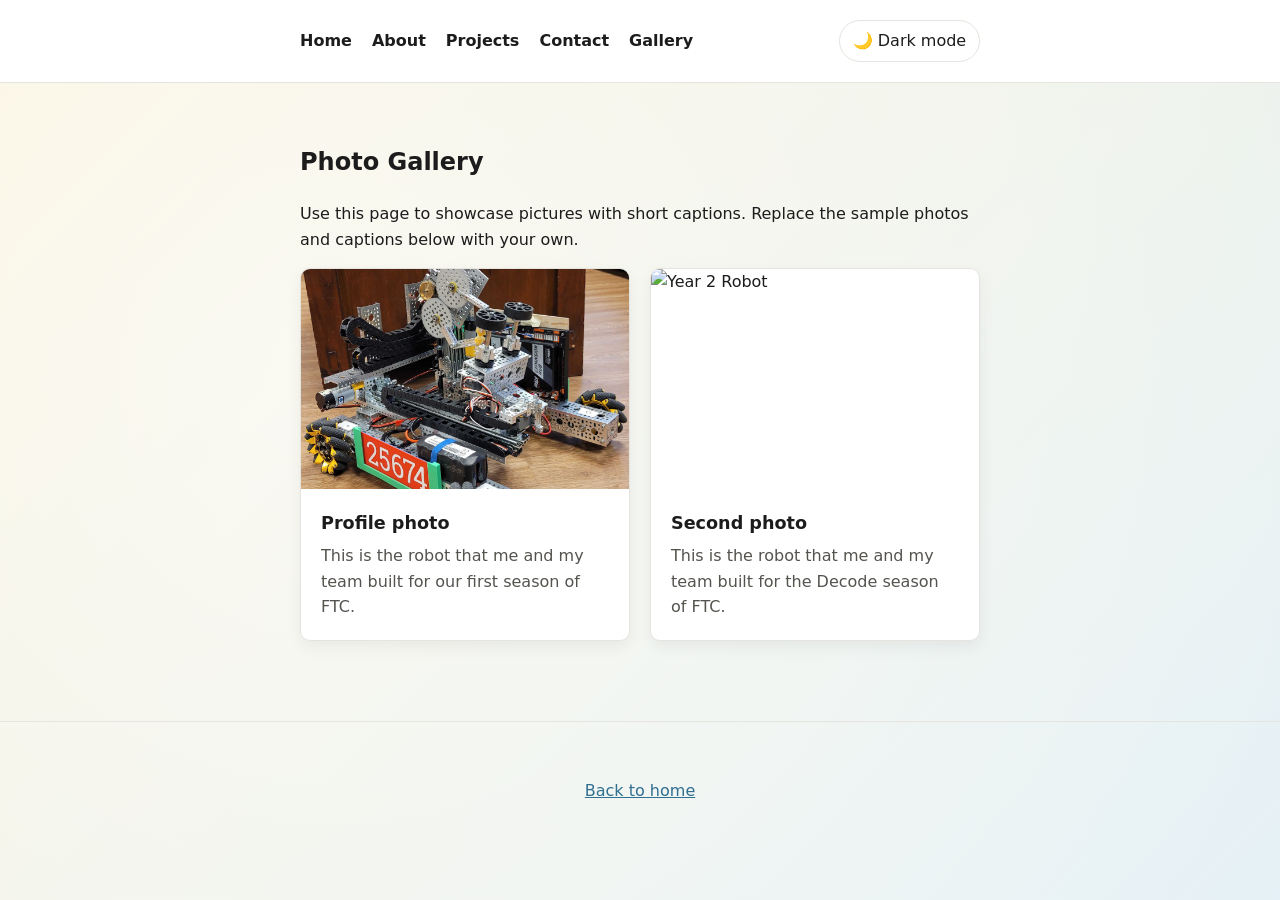
==== gallery.html @ 346f8685 "Added Gallery" ====
<!DOCTYPE html>
<html lang="en">
<head>
  <meta charset="UTF-8">
  <meta name="viewport" content="width=device-width, initial-scale=1.0">
  <title>Photo Gallery</title>
  <link rel="stylesheet" href="style.css">
</head>
<body>
  <header>
    <nav>
      <a href="index.html">Home</a>
      <a href="index.html#about">About</a>
      <a href="index.html#projects">Projects</a>
      <a href="index.html#contact">Contact</a>
      <a href="gallery.html">Gallery</a>
      <button id="theme-toggle" class="theme-toggle" type="button" aria-label="Toggle dark mode" aria-pressed="false">🌙 Dark mode</button>
    </nav>
  </header>

  <main>
    <section>
      <h1>Photo Gallery</h1>
      <p>Use this page to showcase pictures with short captions. Replace the sample photos and captions below with your own.</p>

      <div class="gallery-grid">
        <article class="gallery-card">
          <img src="year1.jpg" alt="Year 1 Robot">
          <div class="gallery-caption">
            <h2>Profile photo</h2>
            <p>This is the robot that me and my team built for our first season of FTC.</p>
          </div>
        </article>

        <article class="gallery-card">
          <img src="year2.jpeg" alt="Year 2 Robot">
          <div class="gallery-caption">
            <h2>Second photo</h2>
            <p>This is the robot that me and my team built for the Decode season of FTC.</p>
          </div>
        </article>

      </div>
    </section>
  </main>

  <footer>
    <p><a href="index.html">Back to home</a></p>
  </footer>

  <script>
    const toggleButton = document.getElementById('theme-toggle');
    const prefersDarkScheme = window.matchMedia('(prefers-color-scheme: dark)').matches;
    const savedTheme = localStorage.getItem('theme');
    const initialTheme = savedTheme || (prefersDarkScheme ? 'dark' : 'light');

    function applyTheme(theme) {
      document.body.classList.toggle('dark', theme === 'dark');
      document.body.classList.toggle('light', theme === 'light');
      if (toggleButton) {
        toggleButton.setAttribute('aria-pressed', String(theme === 'dark'));
        toggleButton.textContent = theme === 'dark' ? '☀️ Light mode' : '🌙 Dark mode';
      }
    }

    applyTheme(initialTheme);

    toggleButton?.addEventListener('click', () => {
      const nextTheme = document.body.classList.contains('dark') ? 'light' : 'dark';
      localStorage.setItem('theme', nextTheme);
      applyTheme(nextTheme);
    });
  </script>
</body>
</html>
---- style.css ----
/* change these first - the fastest way to make it yours */
:root {
  --text: #1c1c1c;        /* near-black text */
  --background: #faf9f6;  /* off-white page background */
  --accent: #2f6f8f;      /* the one accent color: links, avatar, highlights */
  --card: #ffffff;        /* card background */
  --border: #e6e4de;      /* soft borders */
  --muted: #55534e;       /* muted text */
  --gradient-start: #fff4d6;
  --gradient-middle: #dcefff;
  --gradient-end: #f8dcff;
  --font: system-ui, -apple-system, "Segoe UI", Roboto, Helvetica, Arial, sans-serif;
  --radius: 10px;         /* how rounded the corners are */
  --space: 1.25rem;       /* base spacing unit */
}

body.dark {
  --text: #f4f4f4;
  --background: #121212;
  --accent: #7ec8ff;
  --card: #1e1e1e;
  --border: #3b3b3b;
  --muted: #d0cbc0;
  --gradient-start: #081120;
  --gradient-middle: #163c71;
  --gradient-end: #2e8bf8;
}

/* ---------- base ---------- */

* { box-sizing: border-box; }

html {
  /* nav clicks glide to each section instead of jumping */
  scroll-behavior: smooth;
}

body {
  margin: 0;
  position: relative;
  min-height: 100vh;
  overflow-x: hidden;
  font-family: var(--font);
  font-size: 1rem;
  line-height: 1.6;
  color: var(--text);
  background-color: var(--background);
  transition: background-color 0.2s ease, color 0.2s ease;
}

body::before {
  content: "";
  position: fixed;
  inset: -20%;
  z-index: -1;
  background:
    radial-gradient(circle at 15% 20%, rgba(255, 255, 255, 0.55) 0%, transparent 30%),
    radial-gradient(circle at 85% 80%, rgba(255, 255, 255, 0.35) 0%, transparent 35%),
    linear-gradient(135deg, var(--gradient-start), var(--gradient-middle), var(--gradient-end));
  background-size: 220% 220%;
  animation: gradient-shift 14s ease infinite;
  pointer-events: none;
}

body > * {
  position: relative;
  z-index: 1;
}

a { color: var(--accent); }

@keyframes gradient-shift {
  0% {
    background-position: 0% 50%;
  }
  50% {
    background-position: 100% 50%;
  }
  100% {
    background-position: 0% 50%;
  }
}

/* ---------- header and nav ---------- */

header {
  background: var(--card);
  border-bottom: 1px solid var(--border);
}

nav {
  max-width: 720px;
  margin: 0 auto;
  padding: var(--space);
  display: flex;
  flex-wrap: wrap;
  align-items: center;
  gap: var(--space);
}

nav a {
  color: var(--text);
  text-decoration: none;
  font-weight: 600;
}

nav a:hover { color: var(--accent); }

.theme-toggle {
  margin-left: auto;
  border: 1px solid var(--border);
  border-radius: 999px;
  background: transparent;
  color: var(--text);
  cursor: pointer;
  font: inherit;
  padding: 0.45rem 0.8rem;
}

.theme-toggle:hover {
  border-color: var(--accent);
  color: var(--accent);
}

/* ---------- main layout: one centered column ---------- */

main {
  max-width: 720px;
  margin: 0 auto;
  padding: 0 var(--space);
}

section { padding: calc(var(--space) * 2) 0; }

#about { padding-bottom: 1rem; }

#projects { padding-top: 1rem; }

/* ---------- hero ---------- */

#hero {
  text-align: center;
}

.avatar {
  width: 96px;
  height: 96px;
  margin: 0 auto var(--space);
  border-radius: 50%;
  object-fit: cover;
  object-position: center 20%;
  display: block;
  cursor: pointer;
  transition: transform 0.2s ease, box-shadow 0.2s ease;
}

.avatar:hover {
  transform: scale(1.03);
  box-shadow: 0 8px 20px rgba(0, 0, 0, 0.18);
}

.avatar:active {
  transform: scale(0.97);
}

.game-overlay {
  position: fixed;
  inset: 0;
  z-index: 1000;
  display: grid;
  place-items: center;
  padding: var(--space);
  background: rgba(2, 6, 23, 0.7);
}

.game-overlay[hidden] {
  display: none;
}

.game-panel {
  width: min(100%, 520px);
  padding: var(--space);
  border: 1px solid var(--border);
  border-radius: var(--radius);
  background: var(--card);
  box-shadow: 0 16px 40px rgba(0, 0, 0, 0.25);
}

.game-header {
  display: flex;
  align-items: center;
  justify-content: space-between;
  gap: var(--space);
}

.close-button {
  border: 0;
  background: transparent;
  color: var(--text);
  cursor: pointer;
  font-size: 1.5rem;
  line-height: 1;
}

#space-game {
  width: 100%;
  height: auto;
  border: 1px solid var(--border);
  border-radius: 8px;
  margin-top: 0.75rem;
  background: linear-gradient(180deg, #020617 0%, #082f49 100%);
}

.game-help {
  margin: 0.75rem 0 0;
  color: var(--muted);
  font-size: 0.95rem;
}

#hero h1 {
  margin: 0 0 0.25rem;
  font-size: 2.25rem;
}

.tagline {
  color: var(--muted); /* muted gray for the one-liner */
}

/* ---------- project cards ---------- */

.project-grid {
  display: grid;
  /* auto-fit + minmax makes the cards wrap into fewer columns on phones */
  grid-template-columns: repeat(auto-fit, minmax(200px, 1fr));
  gap: var(--space);
}

.card {
  background: var(--card);
  border: 1px solid var(--border);
  border-radius: var(--radius);
  padding: var(--space);
  transition: transform 0.15s ease, box-shadow 0.15s ease;
}

.card:hover {
  transform: translateY(-3px);
  box-shadow: 0 6px 16px rgba(0, 0, 0, 0.08);
}

.card h3 { margin-top: 0; }

/* ---------- gallery ---------- */

.gallery-grid {
  display: grid;
  grid-template-columns: repeat(auto-fit, minmax(220px, 1fr));
  gap: var(--space);
}

.gallery-card {
  background: var(--card);
  border: 1px solid var(--border);
  border-radius: var(--radius);
  overflow: hidden;
  box-shadow: 0 6px 16px rgba(0, 0, 0, 0.06);
}

.gallery-card img {
  display: block;
  width: 100%;
  height: 220px;
  object-fit: cover;
}

.gallery-caption {
  padding: var(--space);
}

.gallery-caption h2 {
  margin: 0 0 0.35rem;
  font-size: 1.1rem;
}

.gallery-caption p {
  margin: 0;
  color: var(--muted);
}

/* ---------- footer ---------- */

footer {
  border-top: 1px solid var(--border);
  margin-top: calc(var(--space) * 2);
  padding: calc(var(--space) * 2) var(--space);
  text-align: center;
}

.fine-print {
  font-size: 0.85rem;
  color: var(--muted);
}

/* one small tweak so the big heading fits on narrow phones */
@media (max-width: 480px) {
  #hero h1 {
    font-size: 1.75rem;
  } 
}
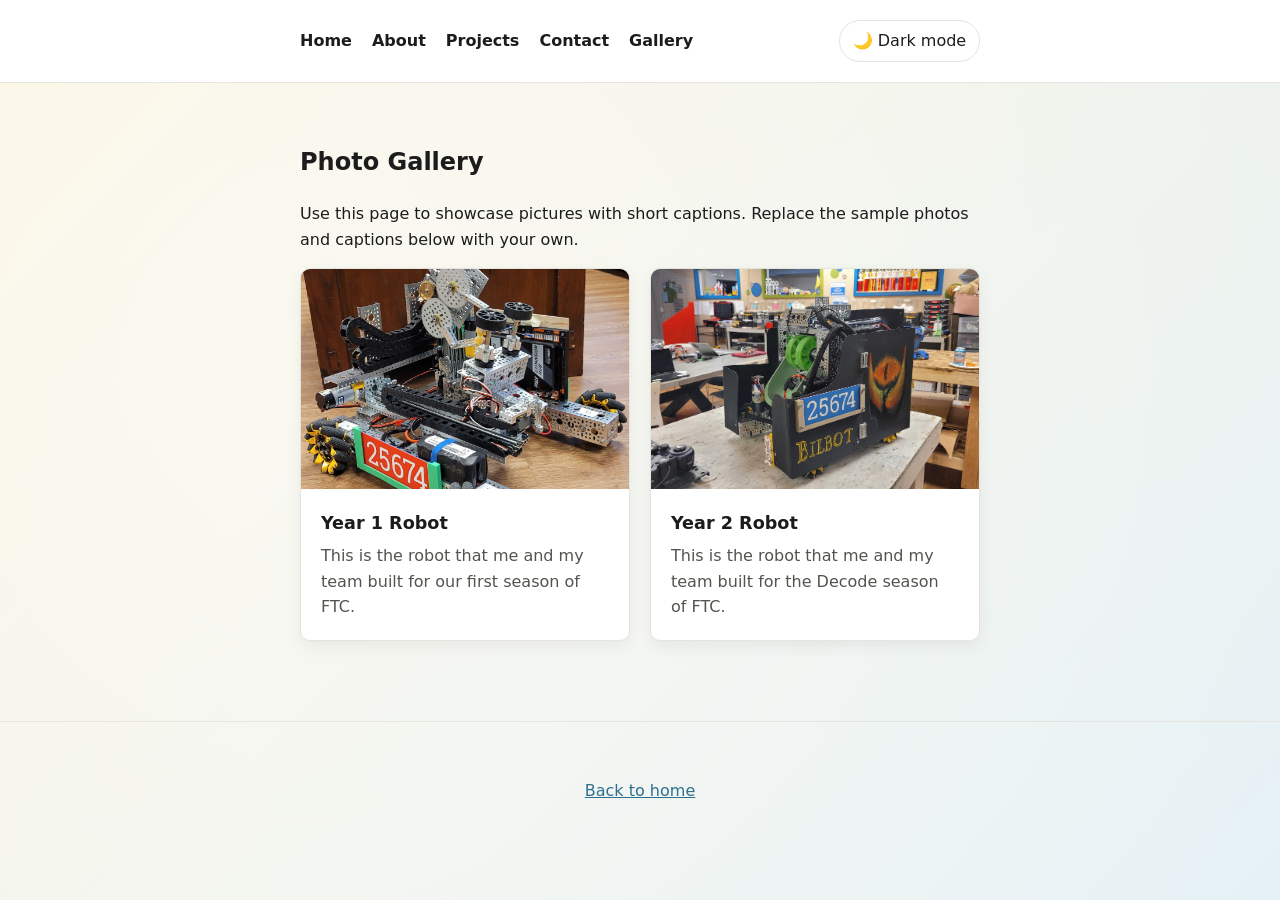
==== commit da3d5189: "Fixed bugs related to the gallery" ====
--- a/gallery.html
+++ b/gallery.html
@@ -25,17 +25,17 @@
 
       <div class="gallery-grid">
         <article class="gallery-card">
-          <img src="year1.jpg" alt="Year 1 Robot">
+          <img src="year1.jpg">
           <div class="gallery-caption">
-            <h2>Profile photo</h2>
+            <h2>Year 1 Robot</h2>
             <p>This is the robot that me and my team built for our first season of FTC.</p>
           </div>
         </article>
 
         <article class="gallery-card">
-          <img src="year2.jpeg" alt="Year 2 Robot">
+          <img src="year2.jpg">
           <div class="gallery-caption">
-            <h2>Second photo</h2>
+            <h2>Year 2 Robot</h2>
             <p>This is the robot that me and my team built for the Decode season of FTC.</p>
           </div>
         </article>
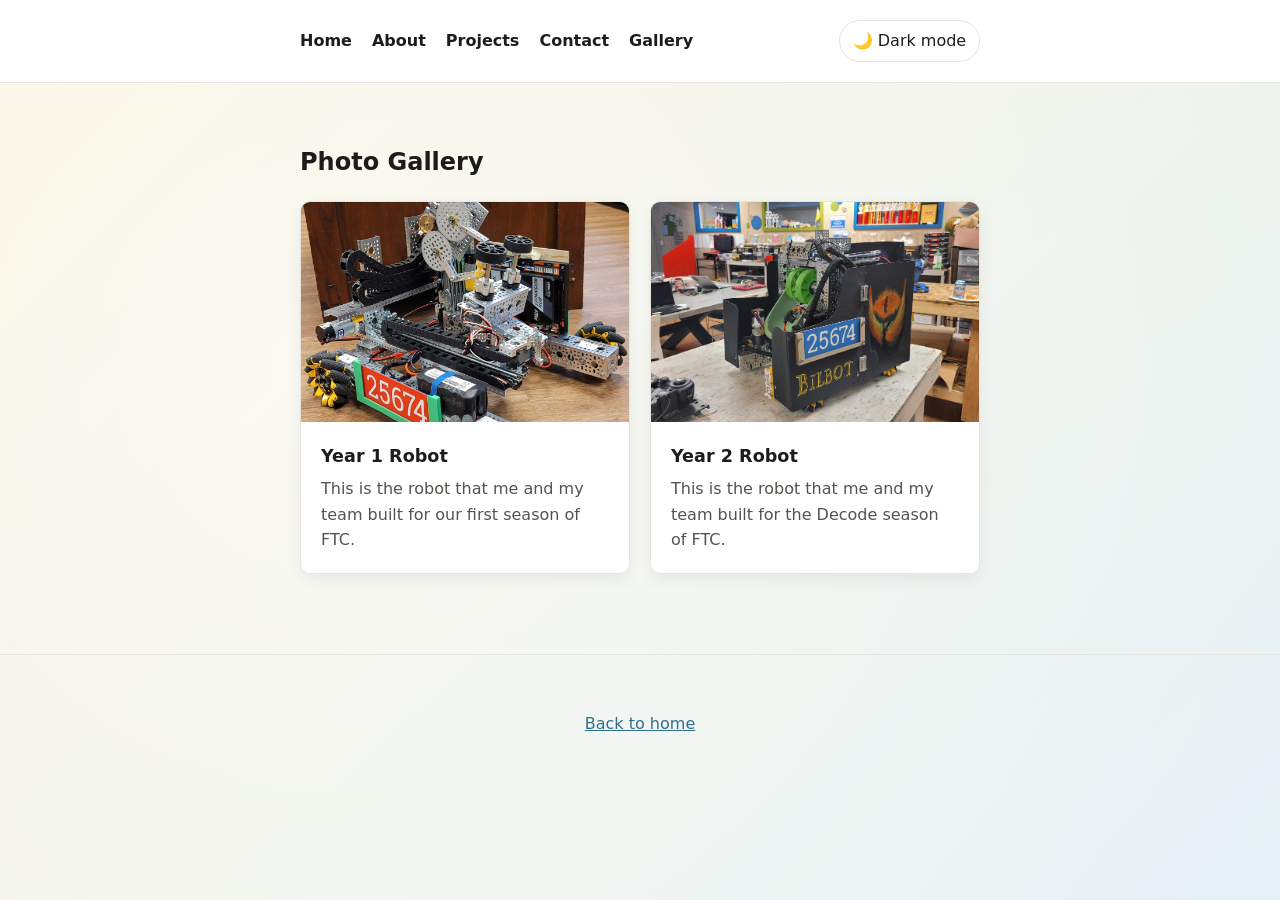
==== commit ab29ea50: "Deleted placeholder in the gallery" ====
--- a/gallery.html
+++ b/gallery.html
@@ -21,8 +21,6 @@
   <main>
     <section>
       <h1>Photo Gallery</h1>
-      <p>Use this page to showcase pictures with short captions. Replace the sample photos and captions below with your own.</p>
-
       <div class="gallery-grid">
         <article class="gallery-card">
           <img src="year1.jpg">
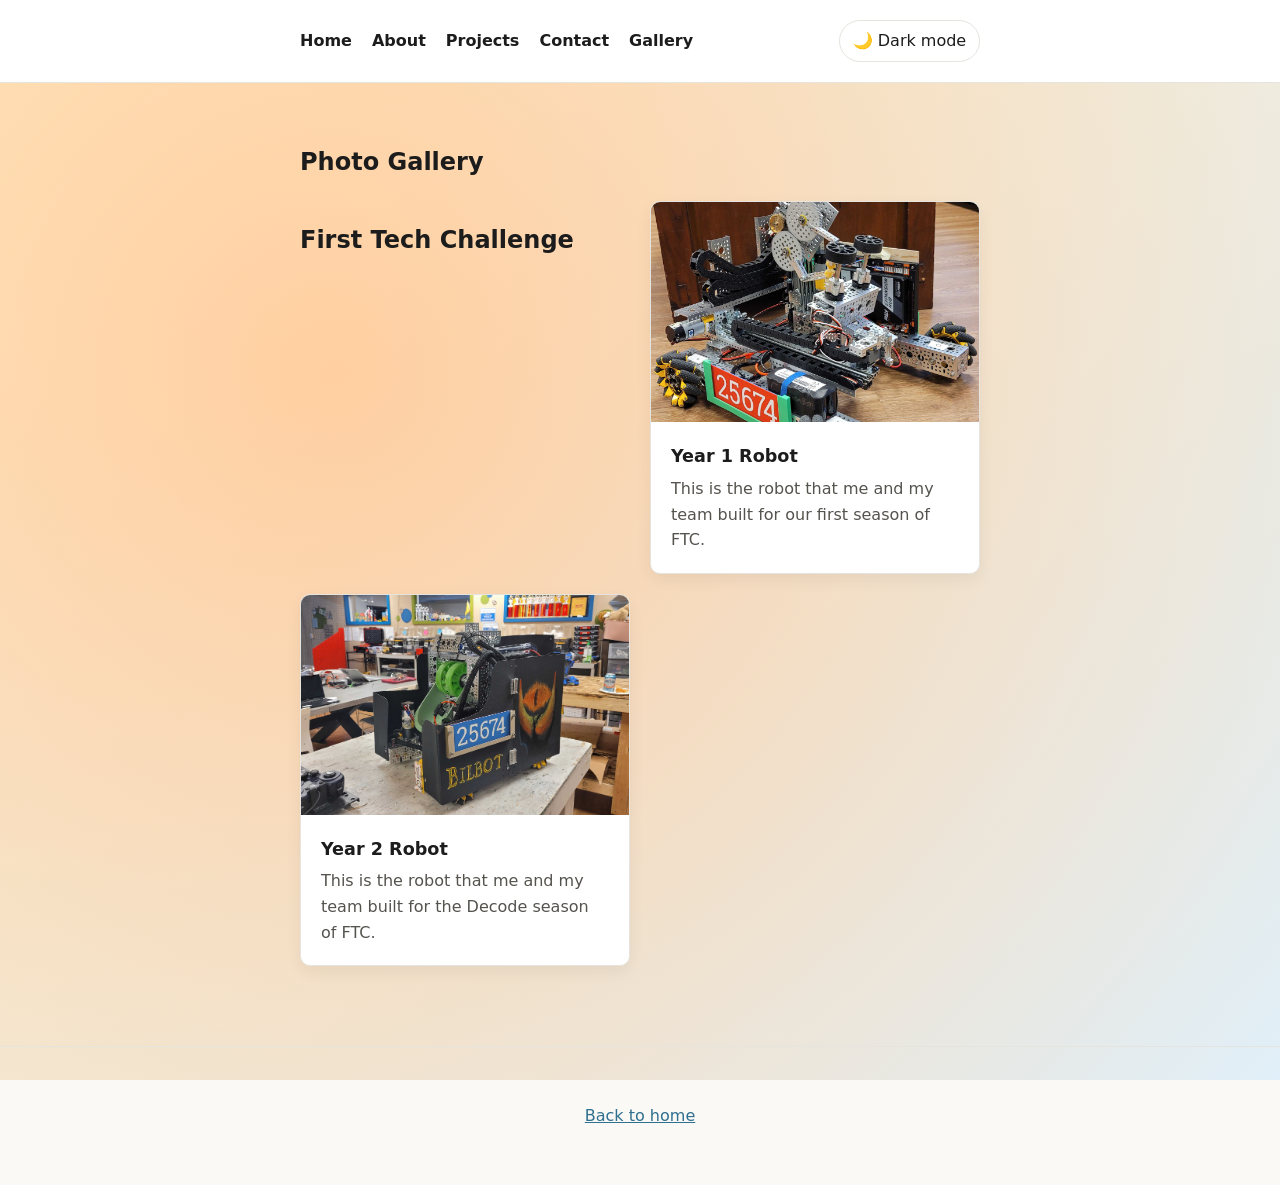
==== commit 0c8a27a9: "Added gallery link to some cards" ====
--- a/gallery.html
+++ b/gallery.html
@@ -22,6 +22,7 @@
     <section>
       <h1>Photo Gallery</h1>
       <div class="gallery-grid">
+        <h2>First Tech Challenge</h2>
         <article class="gallery-card">
           <img src="year1.jpg">
           <div class="gallery-caption">
--- a/style.css
+++ b/style.css
@@ -1,5 +1,23 @@
 /* change these first - the fastest way to make it yours */
 :root {
+  --text: #f4f4f4;
+  --background: #121212;
+  --accent: #7ec8ff;
+  --card: #1e1e1e;
+  --border: #3b3b3b;
+  --muted: #d0cbc0;
+  --gradient-start: #081120;
+  --gradient-middle: #163c71;
+  --gradient-end: #2e8bf8;
+  --gradient-glow-a: rgba(255, 255, 255, 0.24);
+  --gradient-glow-b: rgba(124, 201, 255, 0.28);
+  --gradient-glow-c: rgba(255, 255, 255, 0.18);
+  --font: system-ui, -apple-system, "Segoe UI", Roboto, Helvetica, Arial, sans-serif;
+  --radius: 10px;         /* how rounded the corners are */
+  --space: 1.25rem;       /* base spacing unit */
+}
+
+body.light {
   --text: #1c1c1c;        /* near-black text */
   --background: #faf9f6;  /* off-white page background */
   --accent: #2f6f8f;      /* the one accent color: links, avatar, highlights */
@@ -9,21 +27,9 @@
   --gradient-start: #fff4d6;
   --gradient-middle: #dcefff;
   --gradient-end: #f8dcff;
-  --font: system-ui, -apple-system, "Segoe UI", Roboto, Helvetica, Arial, sans-serif;
-  --radius: 10px;         /* how rounded the corners are */
-  --space: 1.25rem;       /* base spacing unit */
-}
-
-body.dark {
-  --text: #f4f4f4;
-  --background: #121212;
-  --accent: #7ec8ff;
-  --card: #1e1e1e;
-  --border: #3b3b3b;
-  --muted: #d0cbc0;
-  --gradient-start: #081120;
-  --gradient-middle: #163c71;
-  --gradient-end: #2e8bf8;
+  --gradient-glow-a: rgba(255, 168, 101, 0.46);
+  --gradient-glow-b: rgba(78, 132, 255, 0.32);
+  --gradient-glow-c: rgba(231, 122, 255, 0.28);
 }
 
 /* ---------- base ---------- */
@@ -54,11 +60,12 @@
   inset: -20%;
   z-index: -1;
   background:
-    radial-gradient(circle at 15% 20%, rgba(255, 255, 255, 0.55) 0%, transparent 30%),
-    radial-gradient(circle at 85% 80%, rgba(255, 255, 255, 0.35) 0%, transparent 35%),
+    radial-gradient(circle at 15% 20%, var(--gradient-glow-a) 0%, transparent 30%),
+    radial-gradient(circle at 85% 80%, var(--gradient-glow-b) 0%, transparent 35%),
     linear-gradient(135deg, var(--gradient-start), var(--gradient-middle), var(--gradient-end));
   background-size: 220% 220%;
   animation: gradient-shift 14s ease infinite;
+  filter: saturate(1.2);
   pointer-events: none;
 }
 
@@ -178,7 +185,8 @@
 }
 
 .game-panel {
-  width: min(100%, 520px);
+  width: min(520px, calc(100vw - 2.5rem));
+  max-width: 100%;
   padding: var(--space);
   border: 1px solid var(--border);
   border-radius: var(--radius);
@@ -204,11 +212,13 @@
 
 #space-game {
   width: 100%;
+  max-width: 100%;
   height: auto;
   border: 1px solid var(--border);
   border-radius: 8px;
   margin-top: 0.75rem;
   background: linear-gradient(180deg, #020617 0%, #082f49 100%);
+  touch-action: none;
 }
 
 .game-help {
@@ -249,6 +259,17 @@
 }
 
 .card h3 { margin-top: 0; }
+
+.card-links {
+  display: flex;
+  flex-direction: column;
+  gap: 0.35rem;
+  margin-top: 0.75rem;
+}
+
+.card-links a {
+  display: block;
+}
 
 /* ---------- gallery ---------- */
 
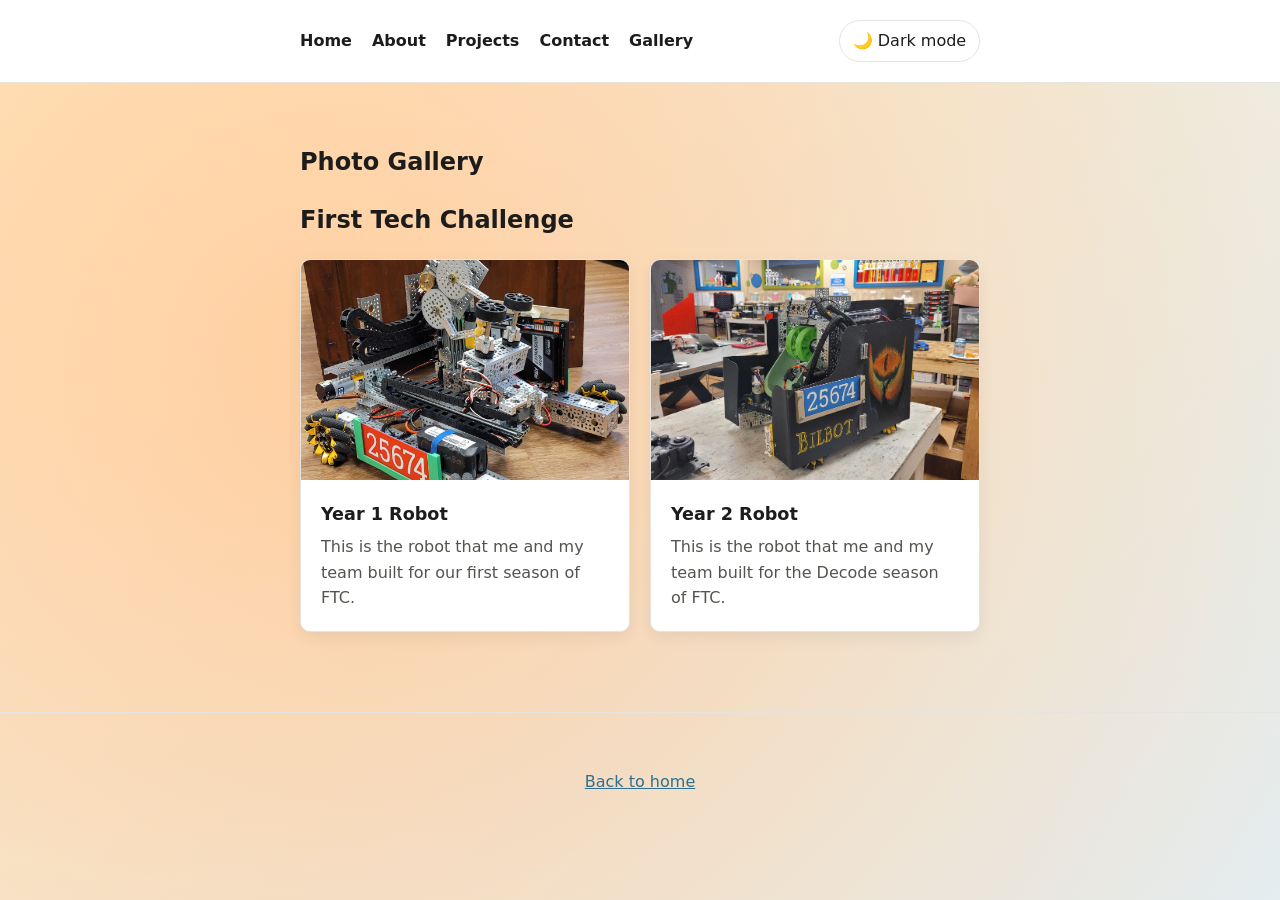
==== commit 08ad9759: "Fixed Gallery Tiling" ====
--- a/gallery.html
+++ b/gallery.html
@@ -21,8 +21,8 @@
   <main>
     <section>
       <h1>Photo Gallery</h1>
+      <h2>First Tech Challenge</h2>
       <div class="gallery-grid">
-        <h2>First Tech Challenge</h2>
         <article class="gallery-card">
           <img src="year1.jpg">
           <div class="gallery-caption">
